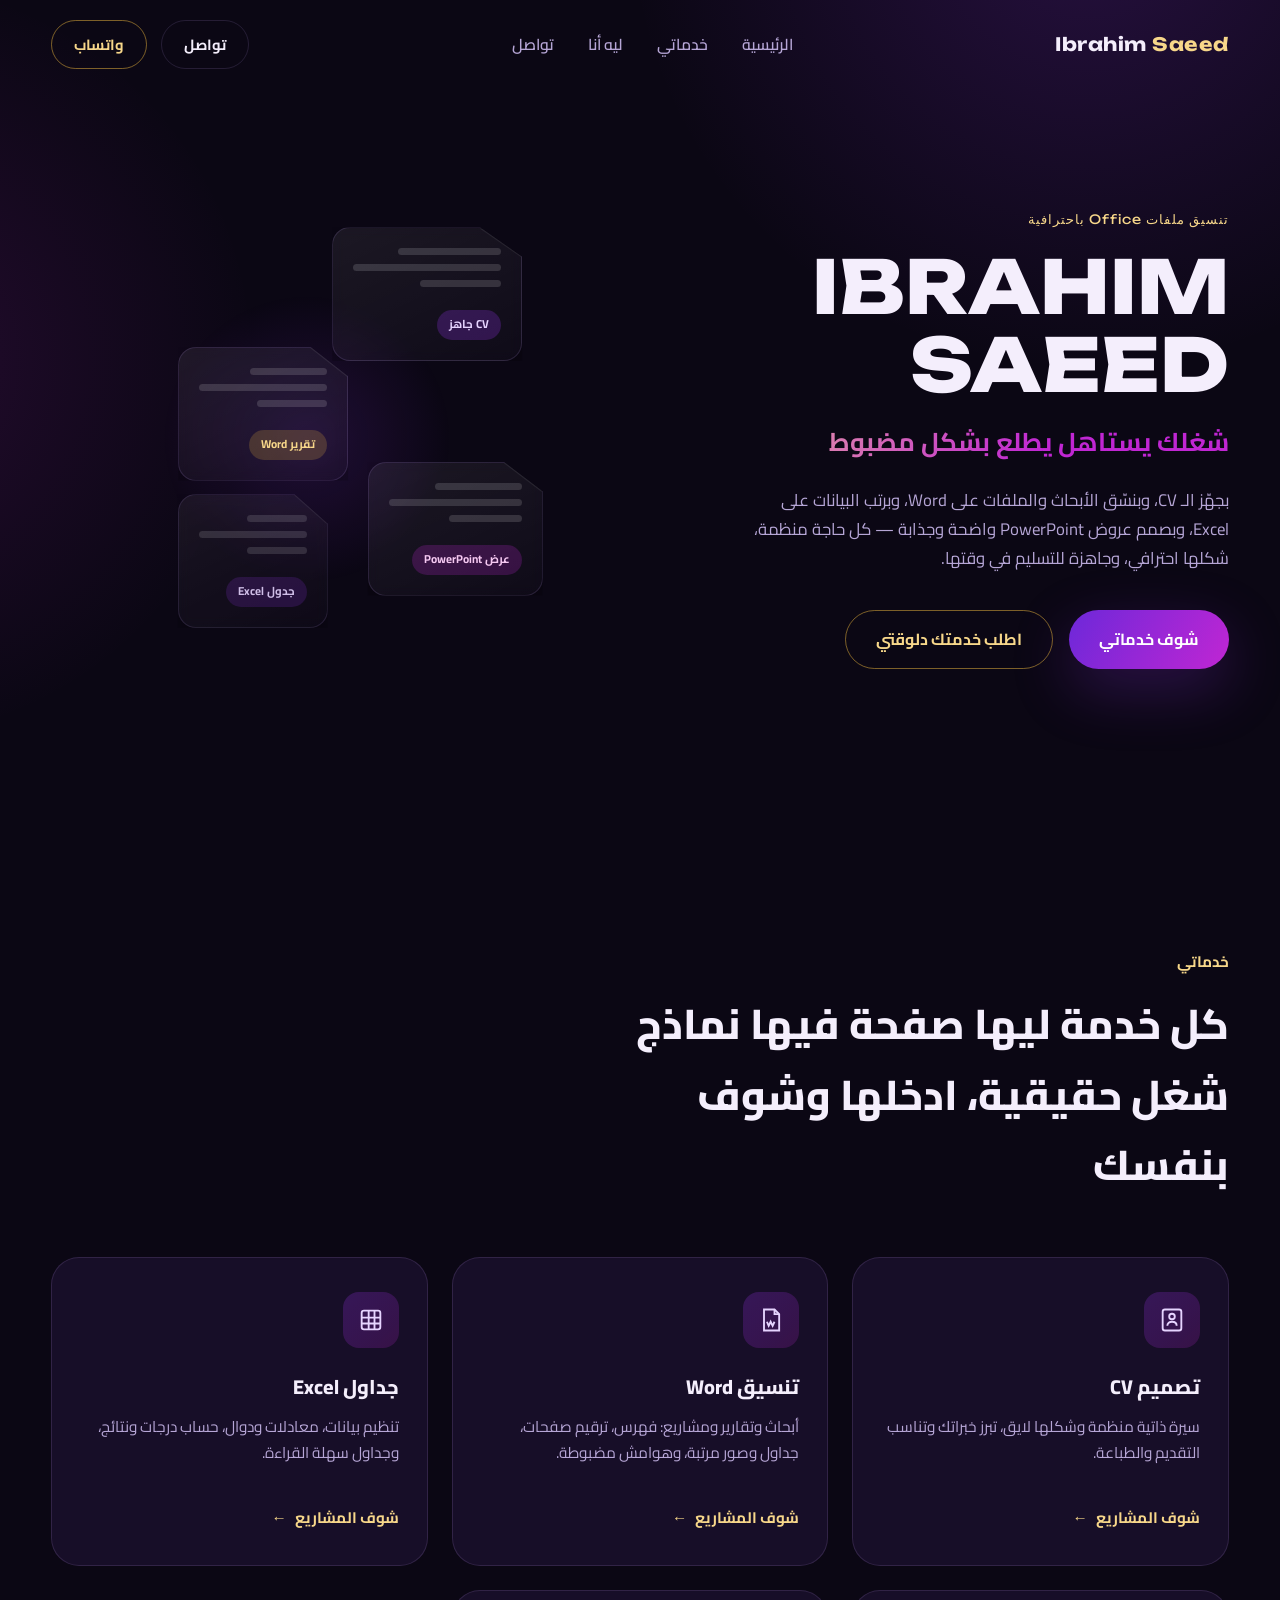
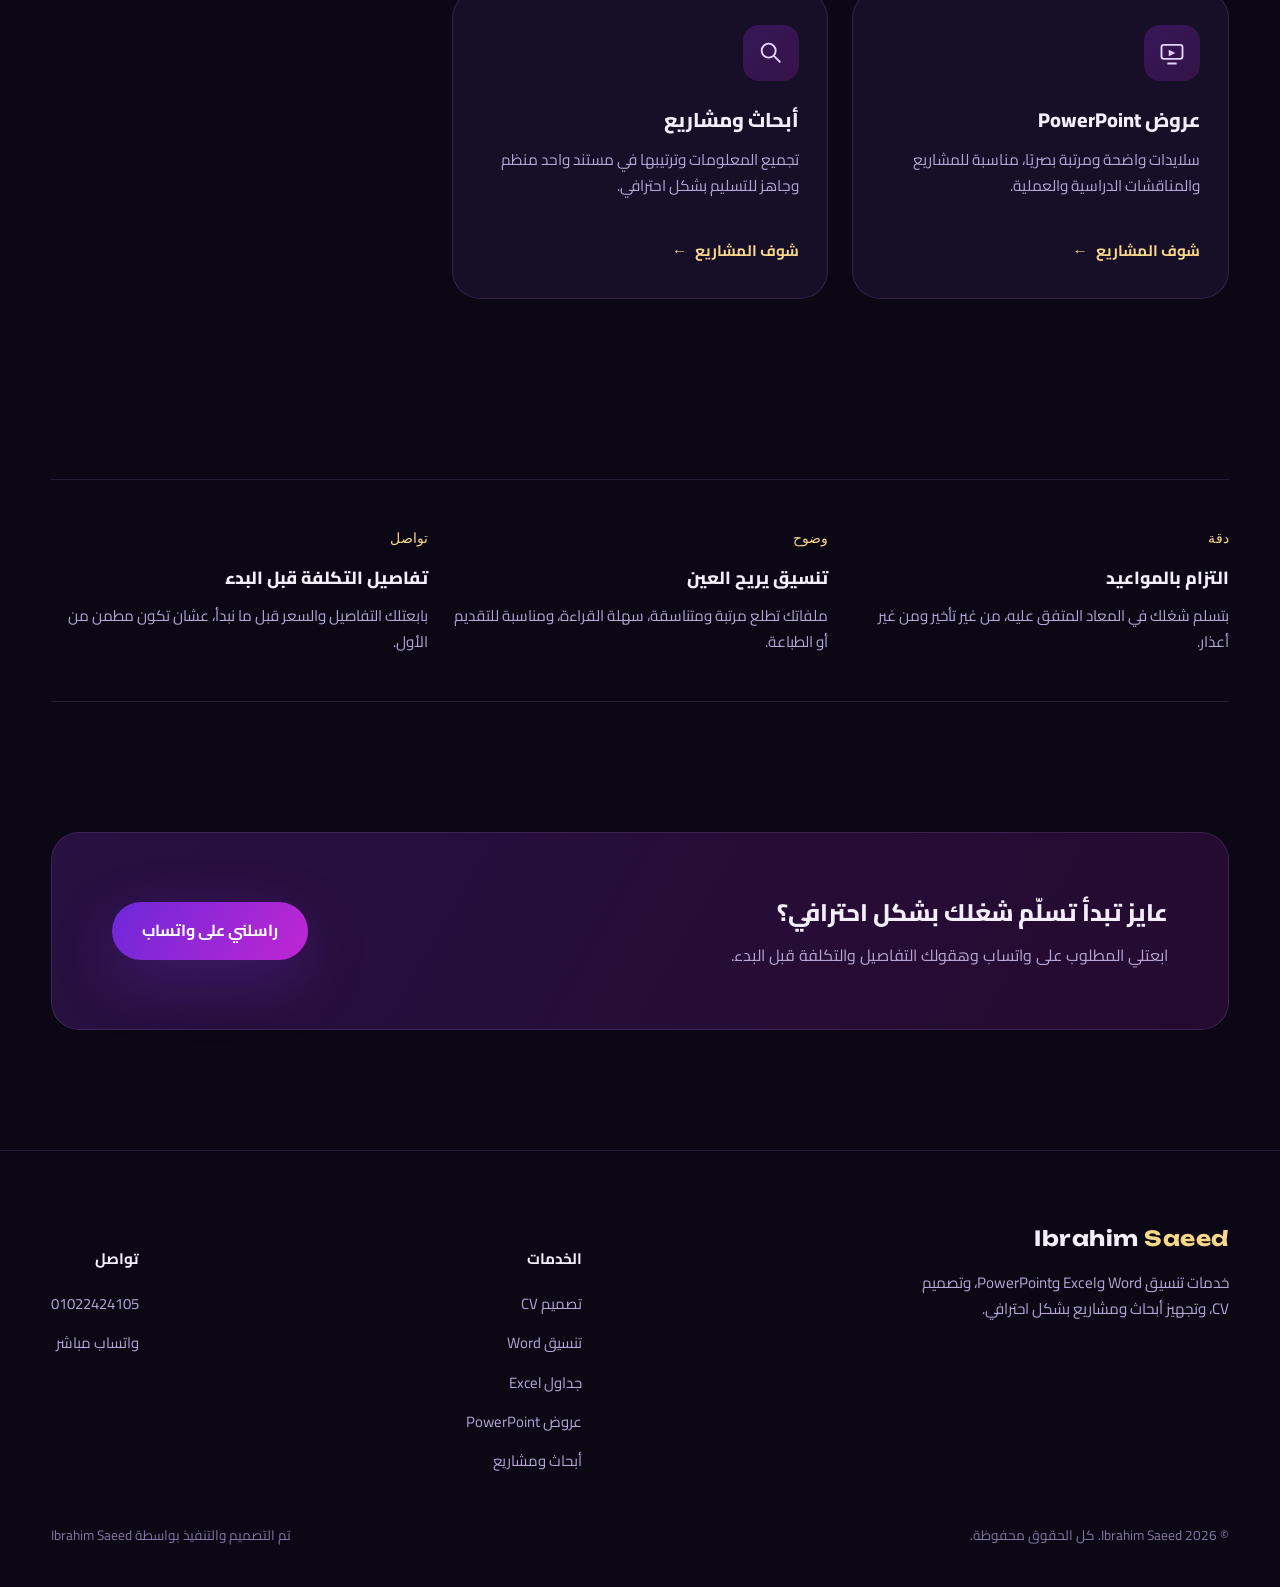
==== index.html @ 367842af "Add files via upload" ====
<!DOCTYPE html>
<html lang="ar" dir="rtl">
<head>
<meta charset="UTF-8">
<meta name="viewport" content="width=device-width, initial-scale=1.0">
<title>Ibrahim Saeed — تنسيق ملفات Office احترافي</title>
<meta name="description" content="تصميم CV، تنسيق Word وExcel وPowerPoint، وتجهيز الأبحاث بشكل احترافي ومنظم.">
<link rel="stylesheet" href="assets/style.css">
</head>
<body>

<nav class="nav">
  <div class="container">
    <a href="index.html" class="brand">Ibrahim <span>Saeed</span></a>
    <ul class="nav-links">
      <li><a href="index.html">الرئيسية</a></li>
      <li><a href="index.html#services">خدماتي</a></li>
      <li><a href="index.html#why">ليه أنا</a></li>
      <li><a href="index.html#contact">تواصل</a></li>
    </ul>
    <div class="nav-cta">
      <a href="index.html#contact" class="btn btn-ghost">تواصل</a>
      <a href="https://wa.me/201022424105" target="_blank" class="btn btn-gold">واتساب</a>
    </div>
    <button class="burger" aria-label="فتح القائمة">
      <span></span><span></span><span></span>
    </button>
  </div>
</nav>

<div class="mobile-panel">
  <a href="index.html">الرئيسية</a>
  <a href="index.html#services">خدماتي</a>
  <a href="index.html#why">ليه أنا</a>
  <a href="index.html#contact">تواصل</a>
  <a href="https://wa.me/201022424105" target="_blank" class="btn btn-gold" style="width:fit-content">تواصل واتساب</a>
</div>

<header class="hero">
  <div class="container hero-grid">
    <div>
      <div class="hero-eyebrow" data-reveal-order="0">تنسيق ملفات Office باحترافية</div>
      <h1 class="hero-name" data-reveal-order="1">
        <span class="ltr">IBRAHIM SAEED</span>
      </h1>
      <div class="hero-role" data-reveal-order="2">شغلك يستاهل يطلع بشكل مضبوط</div>
      <p class="hero-desc" data-reveal-order="3">
        بجهّز الـ CV، وبنسّق الأبحاث والملفات على Word، وبرتب البيانات على Excel،
        وبصمم عروض PowerPoint واضحة وجذابة — كل حاجة منظمة، شكلها احترافي، وجاهزة للتسليم في وقتها.
      </p>
      <div class="hero-actions" data-reveal-order="4">
        <a href="index.html#services" class="btn btn-primary">شوف خدماتي</a>
        <a href="https://wa.me/201022424105" target="_blank" class="btn btn-gold">اطلب خدمتك دلوقتي</a>
      </div>
    </div>

    <div class="doc-stage">
      <div class="cursor-glow"></div>

      <div class="doc-card doc-1">
        <div class="fold"></div>
        <div class="line" style="width:70%"></div>
        <div class="line"></div>
        <div class="line short"></div>
        <span class="badge">CV جاهز</span>
      </div>

      <div class="doc-card doc-2">
        <div class="fold"></div>
        <div class="line" style="width:60%"></div>
        <div class="line"></div>
        <div class="line short"></div>
        <span class="badge">تقرير Word</span>
      </div>

      <div class="doc-card doc-3">
        <div class="fold"></div>
        <div class="line" style="width:65%"></div>
        <div class="line"></div>
        <div class="line short"></div>
        <span class="badge">عرض PowerPoint</span>
      </div>

      <div class="doc-card doc-4">
        <div class="fold"></div>
        <div class="line" style="width:55%"></div>
        <div class="line"></div>
        <div class="line short"></div>
        <span class="badge">جدول Excel</span>
      </div>
    </div>
  </div>
</header>

<section class="services" id="services">
  <div class="container">
    <div class="services-head will-reveal">
      <div>
        <div class="section-tag">خدماتي</div>
        <h2 class="section-heading">كل خدمة ليها صفحة فيها نماذج شغل حقيقية، ادخلها وشوف بنفسك</h2>
      </div>
    </div>

    <div class="services-grid">

      <a href="services/cv.html" class="service-card will-reveal" style="transition-delay:.05s">
        <div class="service-icon">
          <svg viewBox="0 0 24 24" fill="none" stroke="#e6d4ff" stroke-width="1.6"><rect x="4" y="3" width="16" height="18" rx="2"/><circle cx="12" cy="9" r="2.4"/><path d="M8 17c0-2.2 1.8-3.5 4-3.5s4 1.3 4 3.5"/></svg>
        </div>
        <h3>تصميم CV</h3>
        <p>سيرة ذاتية منظمة وشكلها لايق، تبرز خبراتك وتناسب التقديم والطباعة.</p>
        <span class="service-link">شوف المشاريع <span class="arrow">←</span></span>
      </a>

      <a href="services/word.html" class="service-card will-reveal" style="transition-delay:.1s">
        <div class="service-icon">
          <svg viewBox="0 0 24 24" fill="none" stroke="#e6d4ff" stroke-width="1.6"><path d="M6 3h9l4 4v14H6z"/><path d="M15 3v4h4"/><path d="M8.5 13.5 10 17l1.7-3.5L13.4 17l1.6-3.5"/></svg>
        </div>
        <h3>تنسيق Word</h3>
        <p>أبحاث وتقارير ومشاريع: فهرس، ترقيم صفحات، جداول وصور مرتبة، وهوامش مضبوطة.</p>
        <span class="service-link">شوف المشاريع <span class="arrow">←</span></span>
      </a>

      <a href="services/excel.html" class="service-card will-reveal" style="transition-delay:.15s">
        <div class="service-icon">
          <svg viewBox="0 0 24 24" fill="none" stroke="#e6d4ff" stroke-width="1.6"><rect x="4" y="4" width="16" height="16" rx="2"/><path d="M4 10h16M4 15h16M10 4v16M15 4v16"/></svg>
        </div>
        <h3>جداول Excel</h3>
        <p>تنظيم بيانات، معادلات ودوال، حساب درجات ونتائج، وجداول سهلة القراءة.</p>
        <span class="service-link">شوف المشاريع <span class="arrow">←</span></span>
      </a>

      <a href="services/powerpoint.html" class="service-card will-reveal" style="transition-delay:.2s">
        <div class="service-icon">
          <svg viewBox="0 0 24 24" fill="none" stroke="#e6d4ff" stroke-width="1.6"><rect x="3" y="5" width="18" height="12" rx="2"/><path d="M10 10.5v3l3-1.5z"/><path d="M8 21h8"/></svg>
        </div>
        <h3>عروض PowerPoint</h3>
        <p>سلايدات واضحة ومرتبة بصريًا، مناسبة للمشاريع والمناقشات الدراسية والعملية.</p>
        <span class="service-link">شوف المشاريع <span class="arrow">←</span></span>
      </a>

      <a href="services/research.html" class="service-card will-reveal" style="transition-delay:.25s">
        <div class="service-icon">
          <svg viewBox="0 0 24 24" fill="none" stroke="#e6d4ff" stroke-width="1.6"><circle cx="10" cy="10" r="6"/><path d="M14.5 14.5 20 20"/></svg>
        </div>
        <h3>أبحاث ومشاريع</h3>
        <p>تجميع المعلومات وترتيبها في مستند واحد منظم وجاهز للتسليم بشكل احترافي.</p>
        <span class="service-link">شوف المشاريع <span class="arrow">←</span></span>
      </a>

    </div>
  </div>
</section>

<section class="why" id="why">
  <div class="container">
    <div class="why-grid will-reveal">
      <div class="why-item">
        <span class="why-num">دقة</span>
        <h4>التزام بالمواعيد</h4>
        <p>بتسلم شغلك في المعاد المتفق عليه، من غير تأخير ومن غير أعذار.</p>
      </div>
      <div class="why-item">
        <span class="why-num">وضوح</span>
        <h4>تنسيق يريح العين</h4>
        <p>ملفاتك تطلع مرتبة ومتناسقة، سهلة القراءة، ومناسبة للتقديم أو الطباعة.</p>
      </div>
      <div class="why-item">
        <span class="why-num">تواصل</span>
        <h4>تفاصيل التكلفة قبل البدء</h4>
        <p>بابعتلك التفاصيل والسعر قبل ما نبدأ، عشان تكون مطمن من الأول.</p>
      </div>
    </div>
  </div>
</section>

<section id="contact">
  <div class="container">
    <div class="cta-band will-reveal">
      <div>
        <h3>عايز تبدأ تسلّم شغلك بشكل احترافي؟</h3>
        <p>ابعتلي المطلوب على واتساب وهقولك التفاصيل والتكلفة قبل البدء.</p>
      </div>
      <a href="https://wa.me/201022424105" target="_blank" class="btn btn-primary">راسلني على واتساب</a>
    </div>
  </div>
</section>

<footer>
  <div class="container">
    <div class="footer-grid">
      <div class="footer-brand">
        <a href="index.html" class="brand">Ibrahim <span>Saeed</span></a>
        <p>خدمات تنسيق Word وExcel وPowerPoint، وتصميم CV، وتجهيز أبحاث ومشاريع بشكل احترافي.</p>
      </div>
      <div class="footer-col">
        <h5>الخدمات</h5>
        <ul>
          <li><a href="services/cv.html">تصميم CV</a></li>
          <li><a href="services/word.html">تنسيق Word</a></li>
          <li><a href="services/excel.html">جداول Excel</a></li>
          <li><a href="services/powerpoint.html">عروض PowerPoint</a></li>
          <li><a href="services/research.html">أبحاث ومشاريع</a></li>
        </ul>
      </div>
      <div class="footer-col">
        <h5>تواصل</h5>
        <ul>
          <li><a href="tel:01022424105" class="ltr" style="display:inline-block">01022424105</a></li>
          <li><a href="https://wa.me/201022424105" target="_blank">واتساب مباشر</a></li>
        </ul>
      </div>
    </div>
    <div class="footer-bottom">
      <span>© 2026 Ibrahim Saeed. كل الحقوق محفوظة.</span>
      <span>تم التصميم والتنفيذ بواسطة Ibrahim Saeed</span>
    </div>
  </div>
</footer>

<script src="assets/script.js"></script>
</body>
</html>
---- assets/style.css ----
@import url('https://fonts.googleapis.com/css2?family=Cairo:wght@400;500;600;700;800&family=Unbounded:wght@600;700;800;900&display=swap');

:root{
  --bg: #0b0714;
  --bg-soft: #130a22;
  --surface: rgba(36, 20, 58, 0.55);
  --surface-solid: #1b0f30;
  --border: rgba(180, 150, 230, 0.16);

  --violet-1: #6d28d9;
  --violet-2: #9333ea;
  --magenta: #c026d3;
  --gold: #f0b93f;
  --gold-soft: #f7d78a;

  --text-1: #f4eefc;
  --text-2: #b6a6d6;
  --text-3: #8676a3;

  --radius-lg: 28px;
  --radius-md: 18px;
  --radius-sm: 10px;

  --shadow-glow: 0 20px 60px rgba(147, 51, 234, 0.25);
  --shadow-gold: 0 14px 40px rgba(240, 185, 63, 0.18);

  --ease: cubic-bezier(.22,1,.36,1);
}

*,*::before,*::after{ box-sizing: border-box; }

html{ scroll-behavior: smooth; }

body{
  margin:0;
  background: var(--bg);
  color: var(--text-1);
  font-family: 'Cairo', sans-serif;
  direction: rtl;
  overflow-x: hidden;
  line-height: 1.7;
}

body::before{
  content:'';
  position: fixed;
  inset: 0;
  z-index: 0;
  pointer-events: none;
  background:
    radial-gradient(60vw 60vw at 85% -10%, rgba(147,51,234,0.20), transparent 60%),
    radial-gradient(50vw 50vw at -10% 40%, rgba(192,38,212,0.14), transparent 60%),
    var(--bg);
}

img{ max-width: 100%; display:block; }
a{ color: inherit; text-decoration: none; }
ul{ list-style: none; margin:0; padding:0; }
button{ font-family: inherit; cursor:pointer; border:none; background:none; color:inherit; }
h1,h2,h3,h4{ margin:0; }
p{ margin:0; }

.ltr{ direction: ltr; unicode-bidi: isolate; }

.container{
  width: min(1180px, 92%);
  margin-inline: auto;
  position: relative;
  z-index: 1;
}

.section-tag{
  display:inline-block;
  color: var(--gold-soft);
  font-weight: 700;
  font-size: 0.95rem;
  margin-bottom: 14px;
}

.section-heading{
  font-size: clamp(1.8rem, 3.4vw, 2.6rem);
  font-weight: 800;
  color: var(--text-1);
  max-width: 620px;
}

.section-sub{
  color: var(--text-2);
  max-width: 560px;
  margin-top: 12px;
  font-size: 1.02rem;
}

/* ---------- Buttons ---------- */
.btn{
  display:inline-flex;
  align-items:center;
  gap:10px;
  padding: 15px 30px;
  border-radius: 999px;
  font-weight: 700;
  font-size: 1rem;
  transition: transform .35s var(--ease), box-shadow .35s var(--ease), filter .35s var(--ease);
  white-space: nowrap;
}
.btn:active{ transform: scale(.97); }

.btn-primary{
  background: linear-gradient(120deg, var(--violet-1), var(--magenta));
  color: #fff;
  box-shadow: var(--shadow-glow);
}
.btn-primary:hover{ transform: translateY(-3px); filter: brightness(1.1); }

.btn-gold{
  background: transparent;
  color: var(--gold-soft);
  border: 1.5px solid rgba(240,185,63,0.5);
}
.btn-gold:hover{
  background: rgba(240,185,63,0.1);
  border-color: var(--gold);
  transform: translateY(-3px);
  box-shadow: var(--shadow-gold);
}

.btn-ghost{
  color: var(--text-1);
  border: 1.5px solid var(--border);
  padding: 12px 24px;
}
.btn-ghost:hover{ background: rgba(255,255,255,0.05); }

/* ---------- Navbar ---------- */
.nav{
  position: fixed;
  top: 0; inset-inline: 0;
  z-index: 100;
  padding: 20px 0;
  transition: padding .4s var(--ease), background .4s var(--ease), border-color .4s var(--ease);
  border-bottom: 1px solid transparent;
}
.nav.scrolled{
  padding: 12px 0;
  background: rgba(11, 7, 20, 0.75);
  backdrop-filter: blur(16px);
  border-color: var(--border);
}
.nav .container{
  display:flex;
  align-items:center;
  justify-content: space-between;
}
.brand{
  font-family: 'Unbounded', sans-serif;
  font-weight: 700;
  font-size: 1.15rem;
  letter-spacing: .5px;
  color: var(--text-1);
}
.brand span{ color: var(--gold-soft); }

.nav-links{
  display:flex;
  align-items:center;
  gap: 34px;
}
.nav-links a{
  color: var(--text-2);
  font-weight: 600;
  font-size: .98rem;
  position: relative;
  padding: 4px 0;
  transition: color .3s;
}
.nav-links a::after{
  content:'';
  position:absolute;
  right:0; bottom:-2px;
  width:0; height:2px;
  background: linear-gradient(90deg, var(--violet-2), var(--magenta));
  transition: width .3s var(--ease);
}
.nav-links a:hover{ color: var(--text-1); }
.nav-links a:hover::after{ width:100%; }

.nav-cta{ display:flex; align-items:center; gap:14px; }
.nav-cta .btn{ padding: 11px 22px; font-size: .92rem; }

.burger{
  display:none;
  width: 42px; height: 42px;
  border-radius: 12px;
  border: 1px solid var(--border);
  align-items:center; justify-content:center;
  flex-direction: column;
  gap: 5px;
}
.burger span{
  width: 18px; height: 2px;
  background: var(--text-1);
  border-radius: 2px;
  transition: transform .3s, opacity .3s;
}
.burger.open span:nth-child(1){ transform: translateY(7px) rotate(45deg); }
.burger.open span:nth-child(2){ opacity:0; }
.burger.open span:nth-child(3){ transform: translateY(-7px) rotate(-45deg); }

.mobile-panel{
  position: fixed;
  top: 0; inset-inline: 0;
  background: var(--surface-solid);
  padding: 100px 8% 40px;
  transform: translateY(-110%);
  transition: transform .45s var(--ease);
  z-index: 90;
  display:flex;
  flex-direction: column;
  gap: 26px;
  border-bottom: 1px solid var(--border);
}
.mobile-panel.open{ transform: translateY(0); }
.mobile-panel a{
  font-size: 1.2rem;
  font-weight: 700;
  color: var(--text-1);
}

/* ---------- Hero ---------- */
.hero{
  position: relative;
  padding: 170px 0 120px;
  min-height: 92vh;
  display:flex;
  align-items:center;
}
.hero-grid{
  display:grid;
  grid-template-columns: 1.1fr 0.9fr;
  gap: 40px;
  align-items:center;
}
.hero-eyebrow{
  font-family: 'Unbounded', sans-serif;
  font-size: .8rem;
  color: var(--gold-soft);
  letter-spacing: 1px;
  margin-bottom: 18px;
  opacity:0;
}
.hero-name{
  font-family: 'Unbounded', sans-serif;
  font-weight: 800;
  font-size: clamp(2.6rem, 6vw, 4.6rem);
  line-height: 1.05;
  color: var(--text-1);
  opacity:0;
}
.hero-role{
  font-size: clamp(1.2rem, 2.2vw, 1.6rem);
  font-weight: 700;
  margin-top: 18px;
  background: linear-gradient(120deg, var(--gold-soft), var(--magenta) 70%);
  -webkit-background-clip: text;
  background-clip: text;
  color: transparent;
  opacity:0;
}
.hero-desc{
  margin-top: 22px;
  color: var(--text-2);
  max-width: 480px;
  font-size: 1.05rem;
  opacity:0;
}
.hero-actions{
  margin-top: 38px;
  display:flex;
  gap: 16px;
  flex-wrap: wrap;
  opacity:0;
}

.reveal{ animation: revealUp .9s var(--ease) forwards; }

@keyframes revealUp{
  from{ opacity:0; transform: translateY(24px); }
  to{ opacity:1; transform: translateY(0); }
}

/* floating document cluster */
.doc-stage{
  position: relative;
  height: 460px;
}
.doc-card{
  position: absolute;
  width: 190px;
  padding: 20px;
  border-radius: var(--radius-md);
  background: linear-gradient(155deg, rgba(255,255,255,0.07), rgba(255,255,255,0.02));
  border: 1px solid var(--border);
  backdrop-filter: blur(6px);
  box-shadow: 0 30px 60px rgba(0,0,0,0.35);
  clip-path: polygon(0 0, 78% 0, 100% 22%, 100% 100%, 0 100%);
  animation: float 7s ease-in-out infinite;
}
.doc-card .fold{
  position:absolute; top:0; right:0;
  width: 22%; height: 22%;
  background: rgba(255,255,255,0.08);
  clip-path: polygon(0 0, 100% 0, 100% 100%);
}
.doc-card .line{
  height: 7px;
  border-radius: 4px;
  background: rgba(255,255,255,0.14);
  margin-bottom: 9px;
}
.doc-card .line.short{ width: 55%; }
.doc-card .badge{
  margin-top: 14px;
  display:inline-block;
  font-size: .72rem;
  font-weight: 700;
  padding: 5px 12px;
  border-radius: 999px;
}

.doc-1{ top: 4%; right: 8%; z-index:3; animation-delay: 0s; }
.doc-1 .badge{ background: rgba(147,51,234,0.25); color:#e6d4ff; }
.doc-2{ top: 30%; right: 42%; width: 170px; z-index:2; animation-delay: 1.4s; }
.doc-2 .badge{ background: rgba(240,185,63,0.2); color: var(--gold-soft); }
.doc-3{ top: 55%; right: 4%; width: 175px; z-index:1; animation-delay: 2.6s; }
.doc-3 .badge{ background: rgba(192,38,212,0.22); color:#f6c9f2; }
.doc-4{ top: 62%; right: 46%; width: 150px; z-index:2; animation-delay: 3.6s; opacity:.9; }
.doc-4 .badge{ background: rgba(147,51,234,0.2); color:#e6d4ff; }

@keyframes float{
  0%, 100%{ transform: translateY(0) rotate(var(--rot, -4deg)); }
  50%{ transform: translateY(-16px) rotate(calc(var(--rot, -4deg) * -1)); }
}
.doc-1{ --rot: -6deg; }
.doc-2{ --rot: 4deg; }
.doc-3{ --rot: -3deg; }
.doc-4{ --rot: 5deg; }

.cursor-glow{
  position: absolute;
  inset:0;
  border-radius: inherit;
  background: radial-gradient(240px circle at var(--x,50%) var(--y,50%), rgba(147,51,234,0.16), transparent 60%);
  pointer-events:none;
}

/* ---------- Services ---------- */
.services{ padding: 120px 0; }
.services-head{
  display:flex;
  justify-content: space-between;
  align-items:flex-end;
  flex-wrap: wrap;
  gap: 20px;
  margin-bottom: 56px;
}

.services-grid{
  display:grid;
  grid-template-columns: repeat(3, 1fr);
  gap: 24px;
}
.service-card{
  position: relative;
  padding: 34px 28px;
  border-radius: var(--radius-lg);
  background: var(--surface);
  border: 1px solid var(--border);
  overflow:hidden;
  transition: transform .1s linear, border-color .35s var(--ease);
  transform-style: preserve-3d;
}
.service-card:hover{ border-color: rgba(147,51,234,0.5); }
.service-card::before{
  content:'';
  position:absolute; inset:0;
  background: radial-gradient(220px circle at var(--mx,50%) var(--my,50%), rgba(147,51,234,0.22), transparent 65%);
  opacity:0;
  transition: opacity .4s;
  pointer-events:none;
}
.service-card:hover::before{ opacity:1; }

.service-icon{
  width: 56px; height:56px;
  border-radius: 16px;
  display:flex; align-items:center; justify-content:center;
  background: linear-gradient(135deg, rgba(147,51,234,0.25), rgba(192,38,212,0.18));
  margin-bottom: 22px;
}
.service-icon svg{ width: 28px; height:28px; }

.service-card h3{
  font-size: 1.25rem;
  font-weight: 800;
  margin-bottom: 10px;
}
.service-card p{
  color: var(--text-2);
  font-size: .96rem;
  margin-bottom: 24px;
  min-height: 66px;
}
.service-link{
  display:inline-flex;
  align-items:center;
  gap:8px;
  font-weight: 700;
  color: var(--gold-soft);
  font-size: .95rem;
}
.service-link .arrow{
  transition: transform .3s var(--ease);
  display:inline-block;
}
.service-card:hover .service-link .arrow{ transform: translateX(-5px); }

/* ---------- Why ---------- */
.why{ padding: 60px 0 130px; }
.why-grid{
  display:grid;
  grid-template-columns: repeat(3,1fr);
  gap: 24px;
  border-top: 1px solid var(--border);
  border-bottom: 1px solid var(--border);
  padding: 46px 0;
}
.why-item h4{
  font-size: 1.1rem;
  font-weight: 800;
  margin-bottom: 10px;
  color: var(--text-1);
}
.why-item p{ color: var(--text-2); font-size: .95rem; }
.why-num{
  font-family:'Unbounded',sans-serif;
  color: var(--gold-soft);
  font-size: .85rem;
  margin-bottom: 14px;
  display:block;
}

/* ---------- Service page hero ---------- */
.svc-hero{
  padding: 160px 0 80px;
  position: relative;
}
.svc-back{
  display:inline-flex;
  align-items:center;
  gap:8px;
  color: var(--text-2);
  font-weight: 700;
  margin-bottom: 26px;
  transition: color .3s, gap .3s;
}
.svc-back:hover{ color: var(--text-1); gap: 12px; }
.svc-hero-top{
  display:flex;
  align-items:center;
  gap: 22px;
  margin-bottom: 22px;
}
.svc-hero-icon{
  width: 64px; height:64px;
  border-radius: 18px;
  display:flex; align-items:center; justify-content:center;
  background: linear-gradient(135deg, rgba(147,51,234,0.3), rgba(192,38,212,0.2));
}
.svc-hero-icon svg{ width:32px; height:32px; }
.svc-hero h1{
  font-size: clamp(2rem, 4vw, 3rem);
  font-weight: 800;
}
.svc-hero p{
  max-width: 620px;
  color: var(--text-2);
  font-size: 1.05rem;
}

/* ---------- Projects grid ---------- */
.projects{ padding: 40px 0 120px; }
.projects-grid{
  display:grid;
  grid-template-columns: repeat(2, 1fr);
  gap: 26px;
}
.project-card{
  border-radius: var(--radius-lg);
  overflow:hidden;
  background: var(--surface);
  border: 1px solid var(--border);
  transition: transform .1s linear, box-shadow .4s var(--ease);
}
.project-card:hover{ box-shadow: 0 30px 60px rgba(147,51,234,0.2); }
.project-media{
  aspect-ratio: 16/10;
  position: relative;
  background: linear-gradient(150deg, rgba(147,51,234,0.18), rgba(192,38,212,0.1));
  cursor: pointer;
}
.project-media img, .project-media video{
  width:100%; height:100%; object-fit: cover;
}
.media-placeholder{
  position:absolute; inset:0;
  display:flex; flex-direction:column;
  align-items:center; justify-content:center;
  gap: 12px;
  color: var(--text-3);
}
.media-placeholder svg{ width:38px; height:38px; opacity:.7; }
.media-placeholder span{ font-size: .88rem; font-weight:600; }

.project-info{ padding: 22px 24px 26px; }
.project-info h3{ font-size: 1.1rem; font-weight: 800; margin-bottom: 8px; }
.project-info p{ color: var(--text-2); font-size: .92rem; }

/* lightbox */
.lightbox{
  position: fixed; inset:0;
  background: rgba(6,3,12,0.9);
  backdrop-filter: blur(6px);
  display:flex; align-items:center; justify-content:center;
  z-index: 200;
  opacity:0; pointer-events:none;
  transition: opacity .3s;
  padding: 30px;
}
.lightbox.open{ opacity:1; pointer-events:auto; }
.lightbox-inner{
  max-width: 900px; width:100%;
  border-radius: var(--radius-lg);
  overflow:hidden;
  background: var(--surface-solid);
  border: 1px solid var(--border);
}
.lightbox-inner .project-media{ aspect-ratio: 16/9; }
.lightbox-close{
  position:absolute; top: 24px; left:24px;
  width: 44px; height:44px;
  border-radius: 50%;
  background: var(--surface-solid);
  border: 1px solid var(--border);
  display:flex; align-items:center; justify-content:center;
  font-size: 1.3rem;
}

/* ---------- CTA band ---------- */
.cta-band{
  margin: 0 0 120px;
  padding: 60px;
  border-radius: var(--radius-lg);
  background: linear-gradient(120deg, rgba(147,51,234,0.22), rgba(192,38,212,0.14));
  border: 1px solid var(--border);
  display:flex;
  align-items:center;
  justify-content: space-between;
  gap: 30px;
  flex-wrap: wrap;
}
.cta-band h3{ font-size: 1.5rem; font-weight:800; max-width: 480px; }
.cta-band p{ color: var(--text-2); margin-top: 8px; }

/* ---------- Footer ---------- */
footer{
  position: relative;
  padding: 70px 0 40px;
  border-top: 1px solid var(--border);
}
.footer-grid{
  display:flex;
  justify-content: space-between;
  flex-wrap: wrap;
  gap: 40px;
  margin-bottom: 50px;
}
.footer-brand .brand{ font-size: 1.3rem; margin-bottom: 14px; display:block; }
.footer-brand p{ color: var(--text-2); max-width: 320px; font-size: .95rem; }
.footer-col h5{ font-size: .95rem; margin-bottom: 18px; color: var(--text-1); }
.footer-col ul{ display:flex; flex-direction:column; gap: 12px; }
.footer-col a{ color: var(--text-2); font-size: .93rem; transition: color .3s; }
.footer-col a:hover{ color: var(--gold-soft); }
.footer-bottom{
  display:flex; justify-content:space-between;
  color: var(--text-3);
  font-size: .85rem;
  flex-wrap: wrap;
  gap: 10px;
}

/* ---------- Scroll reveal (single, purposeful) ---------- */
.will-reveal{ opacity:0; transform: translateY(28px); transition: opacity .8s var(--ease), transform .8s var(--ease); }
.will-reveal.in{ opacity:1; transform: translateY(0); }

/* ---------- Responsive ---------- */
@media (max-width: 980px){
  .hero-grid{ grid-template-columns: 1fr; }
  .doc-stage{ height: 320px; margin-top: 20px; }
  .services-grid{ grid-template-columns: repeat(2,1fr); }
  .why-grid{ grid-template-columns: 1fr 1fr; }
  .projects-grid{ grid-template-columns: 1fr; }
}
@media (max-width: 760px){
  .nav-links, .nav-cta .btn-ghost{ display:none; }
  .burger{ display:flex; }
  .services-grid{ grid-template-columns: 1fr; }
  .why-grid{ grid-template-columns: 1fr; }
  .cta-band{ padding: 36px 26px; flex-direction: column; align-items:flex-start; }
  .footer-grid{ flex-direction: column; }
  .hero{ padding: 140px 0 80px; }
}

@media (prefers-reduced-motion: reduce){
  *{ animation-duration: .001s !important; transition-duration: .001s !important; }
}
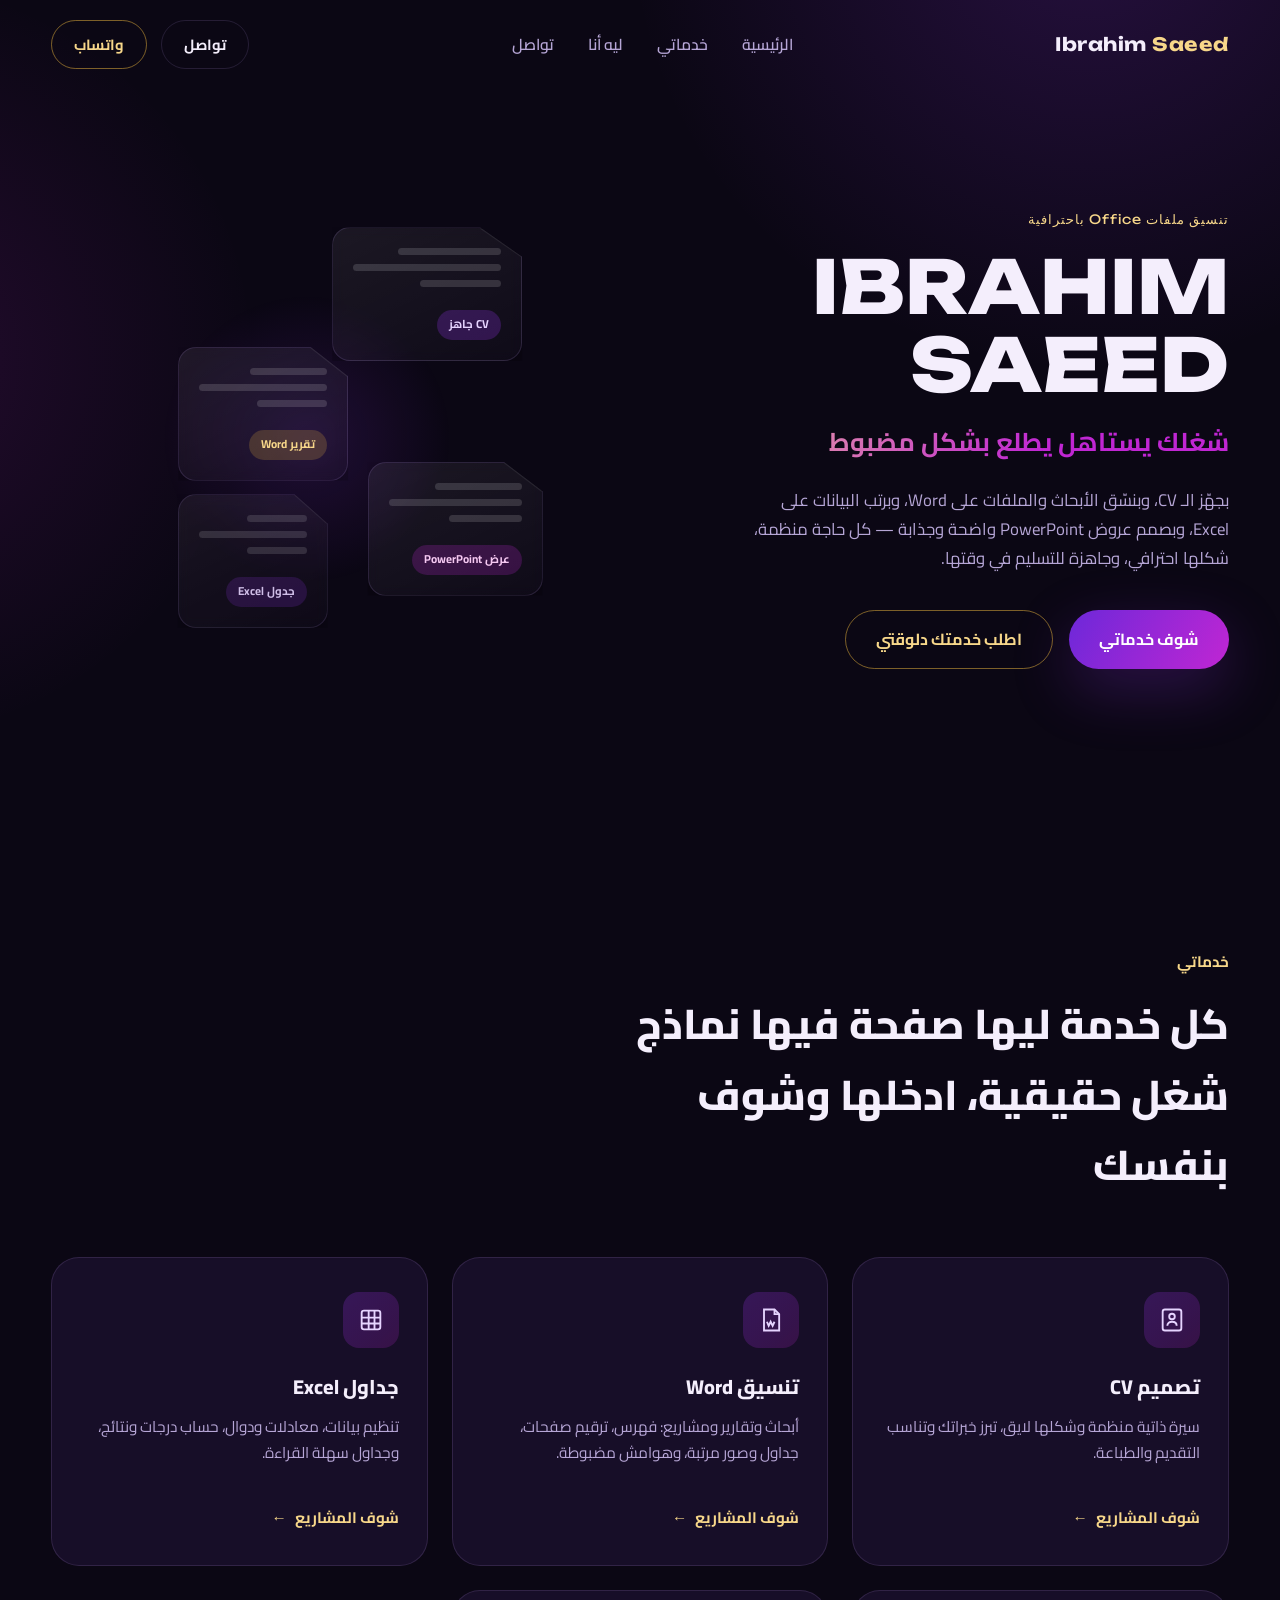
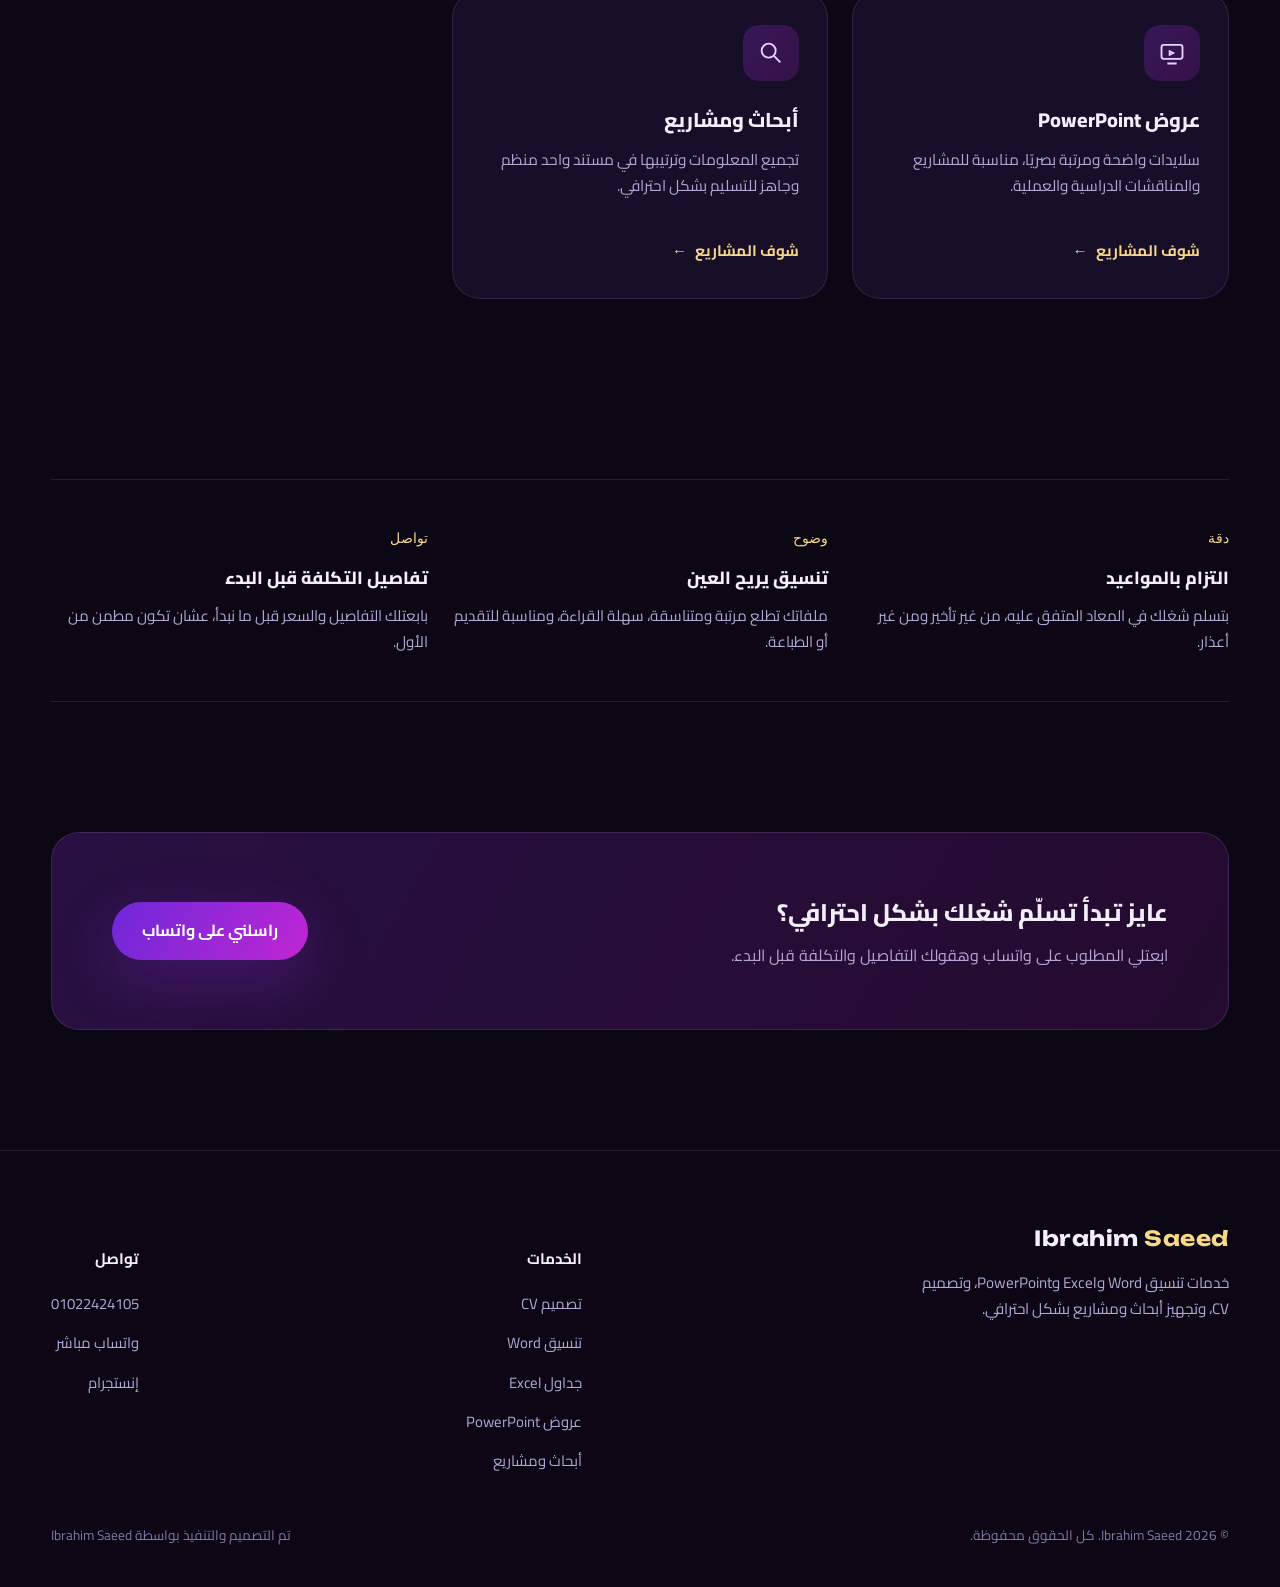
==== commit 401928a1: "Enhance hero section with animations and links Updated hero section with reveal animations and added" ====
--- a/index.html
+++ b/index.html
@@ -39,16 +39,16 @@
 <header class="hero">
   <div class="container hero-grid">
     <div>
-      <div class="hero-eyebrow" data-reveal-order="0">تنسيق ملفات Office باحترافية</div>
-      <h1 class="hero-name" data-reveal-order="1">
+      <div class="hero-eyebrow reveal" style="animation-delay:0s">تنسيق ملفات Office باحترافية</div>
+      <h1 class="hero-name reveal" style="animation-delay:.12s">
         <span class="ltr">IBRAHIM SAEED</span>
       </h1>
-      <div class="hero-role" data-reveal-order="2">شغلك يستاهل يطلع بشكل مضبوط</div>
-      <p class="hero-desc" data-reveal-order="3">
+      <div class="hero-role reveal" style="animation-delay:.24s">شغلك يستاهل يطلع بشكل مضبوط</div>
+      <p class="hero-desc reveal" style="animation-delay:.36s">
         بجهّز الـ CV، وبنسّق الأبحاث والملفات على Word، وبرتب البيانات على Excel،
         وبصمم عروض PowerPoint واضحة وجذابة — كل حاجة منظمة، شكلها احترافي، وجاهزة للتسليم في وقتها.
       </p>
-      <div class="hero-actions" data-reveal-order="4">
+      <div class="hero-actions reveal" style="animation-delay:.48s">
         <a href="index.html#services" class="btn btn-primary">شوف خدماتي</a>
         <a href="https://wa.me/201022424105" target="_blank" class="btn btn-gold">اطلب خدمتك دلوقتي</a>
       </div>
@@ -208,6 +208,7 @@
         <ul>
           <li><a href="tel:01022424105" class="ltr" style="display:inline-block">01022424105</a></li>
           <li><a href="https://wa.me/201022424105" target="_blank">واتساب مباشر</a></li>
+          <li><a href="https://www.instagram.com/_ibrahimoffice/" target="_blank">إنستجرام</a></li>
         </ul>
       </div>
     </div>
@@ -218,6 +219,6 @@
   </div>
 </footer>
 
-<script src="assets/script.js"></script>
+<script src="assets/script.js?v=2"></script>
 </body>
 </html>
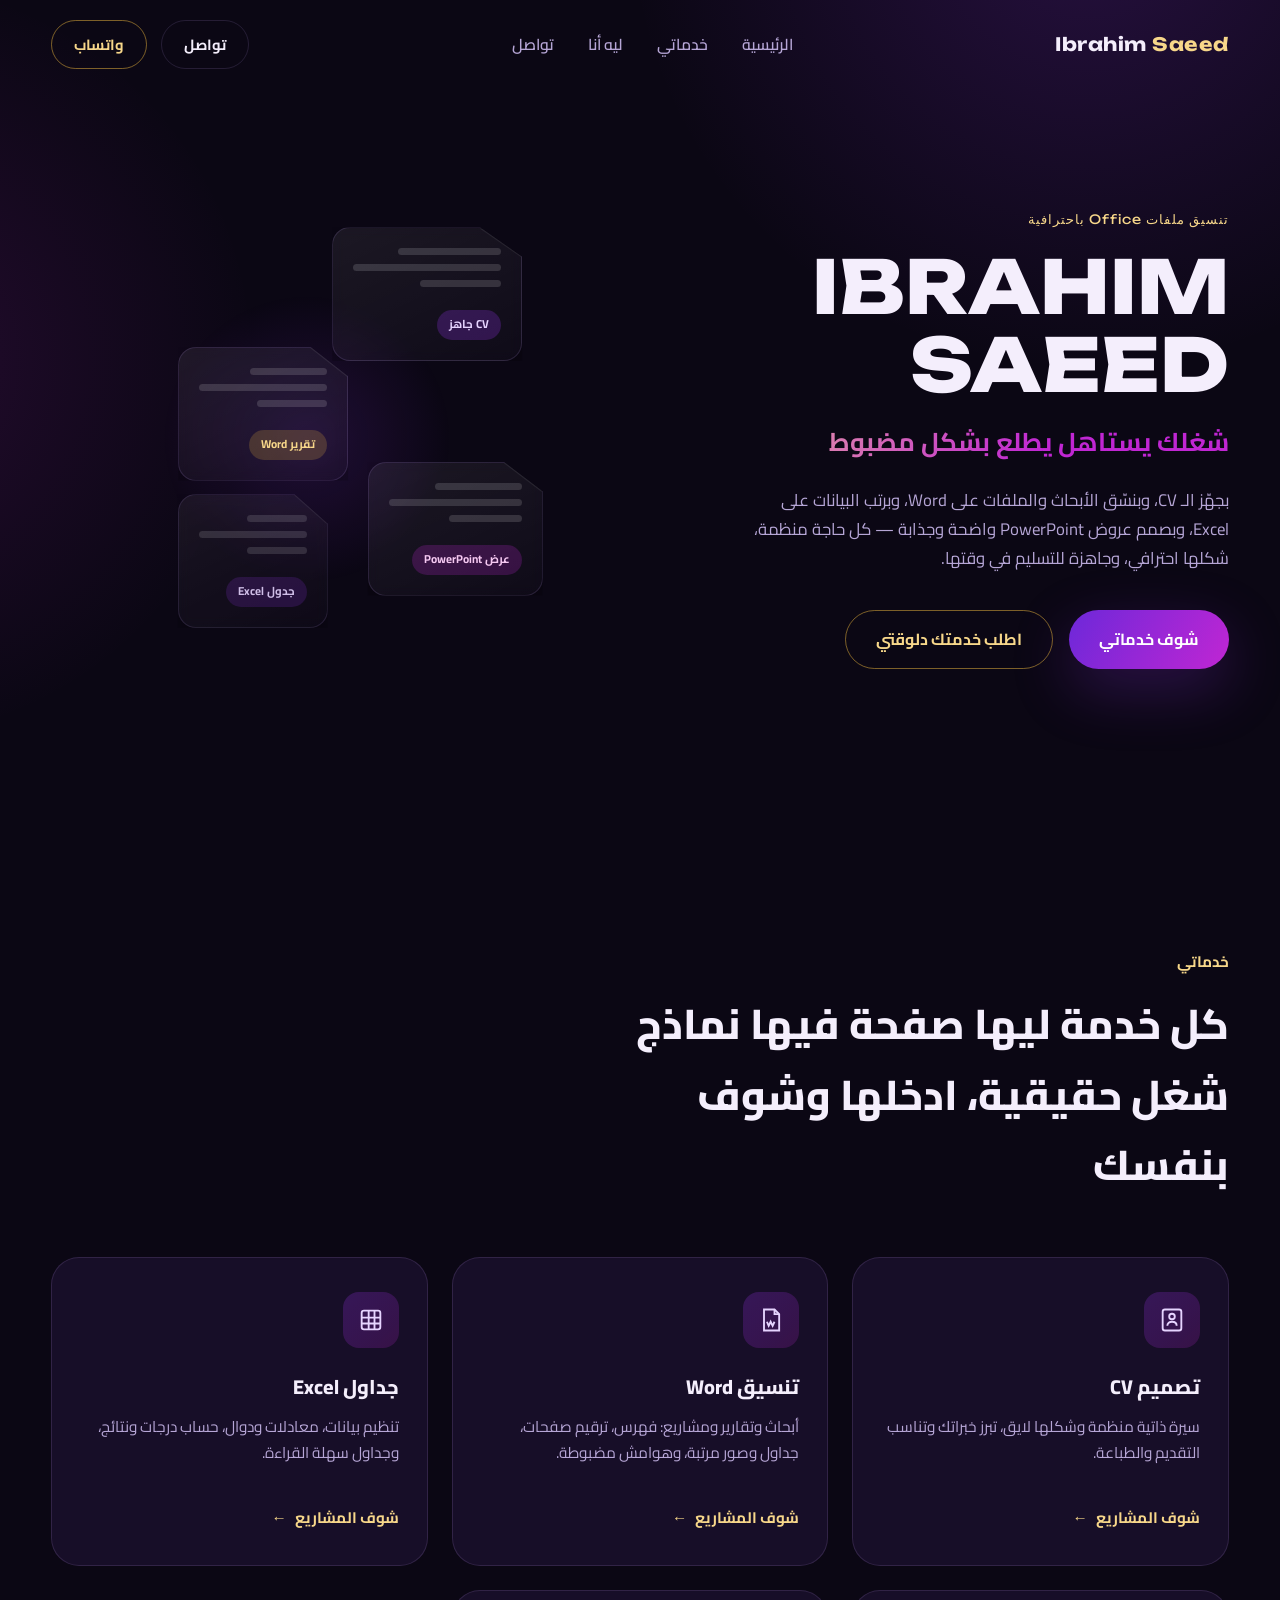
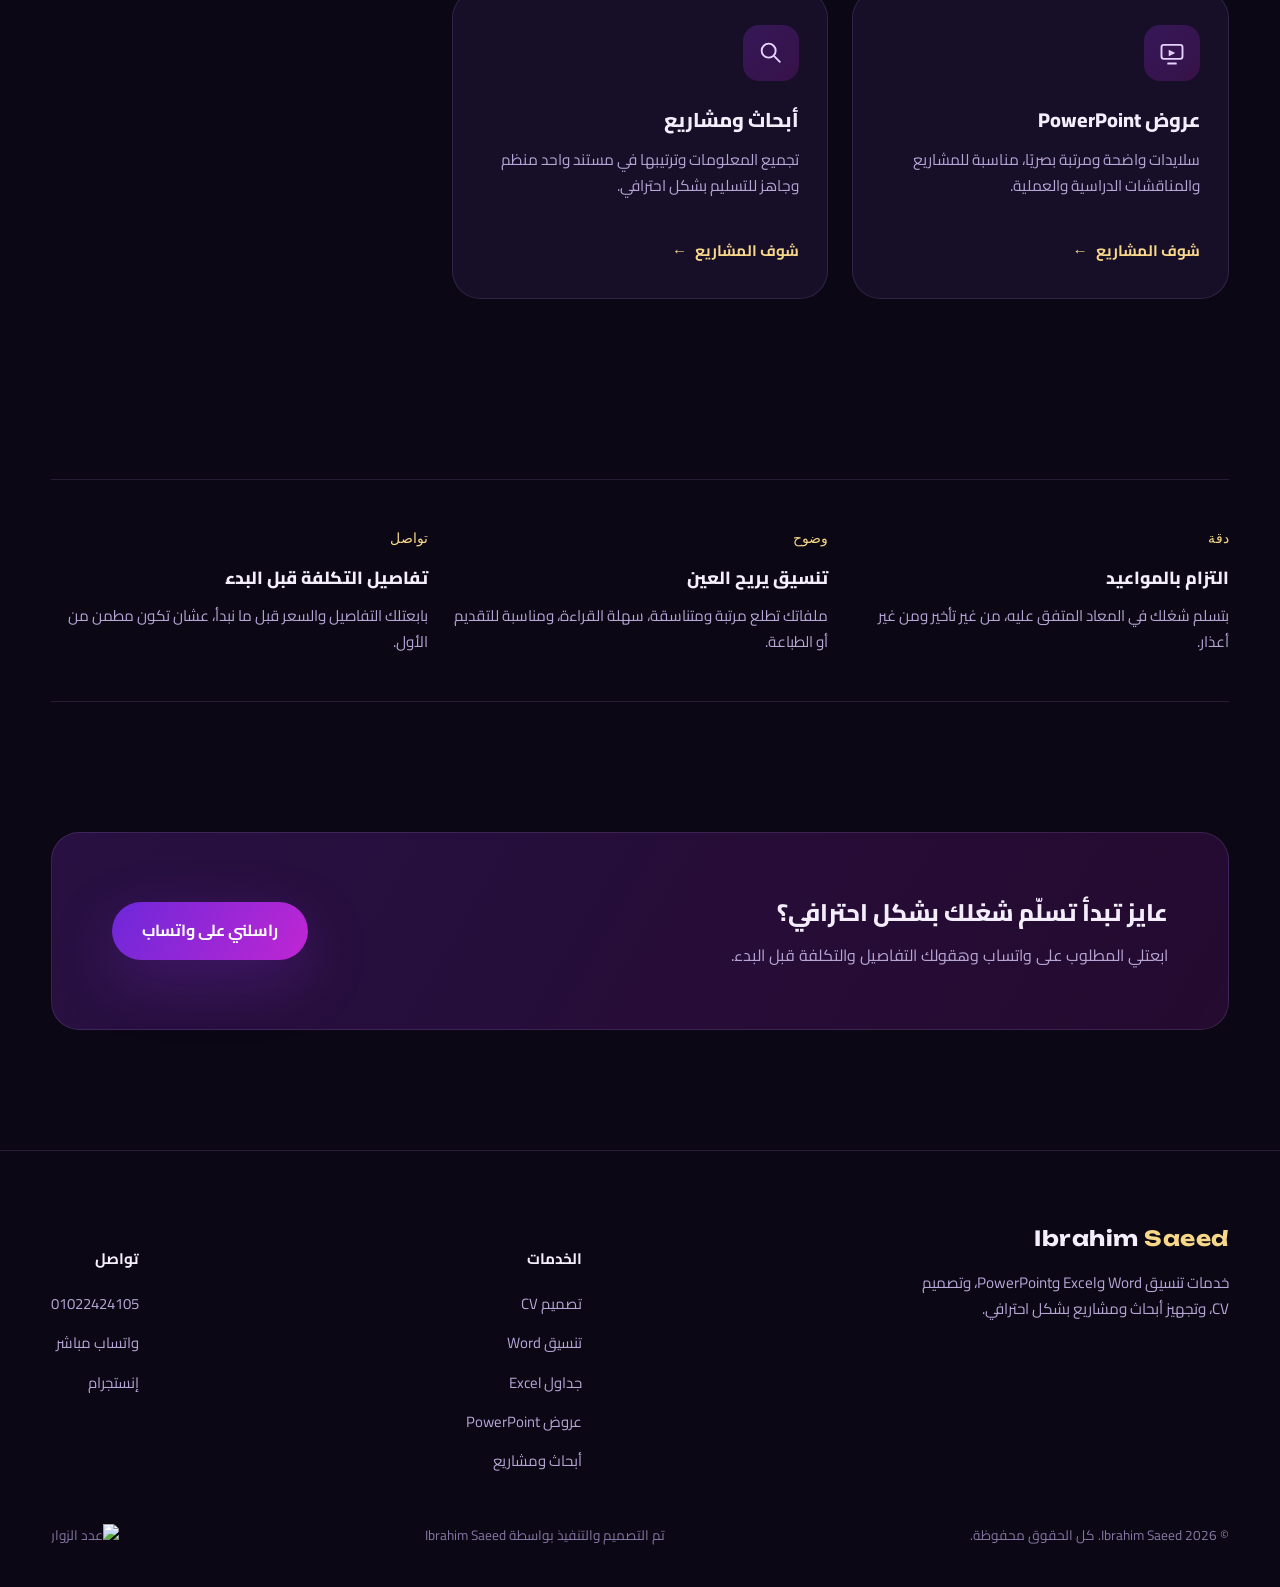
==== commit f20fdd08: "Add visitor badge link to footer Added a visitor badge link to the footer for tracking visitors." ====
--- a/index.html
+++ b/index.html
@@ -215,6 +215,9 @@
     <div class="footer-bottom">
       <span>© 2026 Ibrahim Saeed. كل الحقوق محفوظة.</span>
       <span>تم التصميم والتنفيذ بواسطة Ibrahim Saeed</span>
+      <a href="https://visitorbadge.io/status?path=https%3A%2F%2Fibrahimsaeed11.github.io%2F-ibrahim-portfolio%2F" target="_blank" style="display:inline-block;">
+        <img src="https://api.visitorbadge.io/api/visitors?path=ibrahimsaeed11.github.io%2Fibrahim-portfolio&label=عدد%20الزوار&countColor=%23f0b93f&style=flat" alt="عدد الزوار" style="border-radius:6px; height:22px;">
+      </a>
     </div>
   </div>
 </footer>
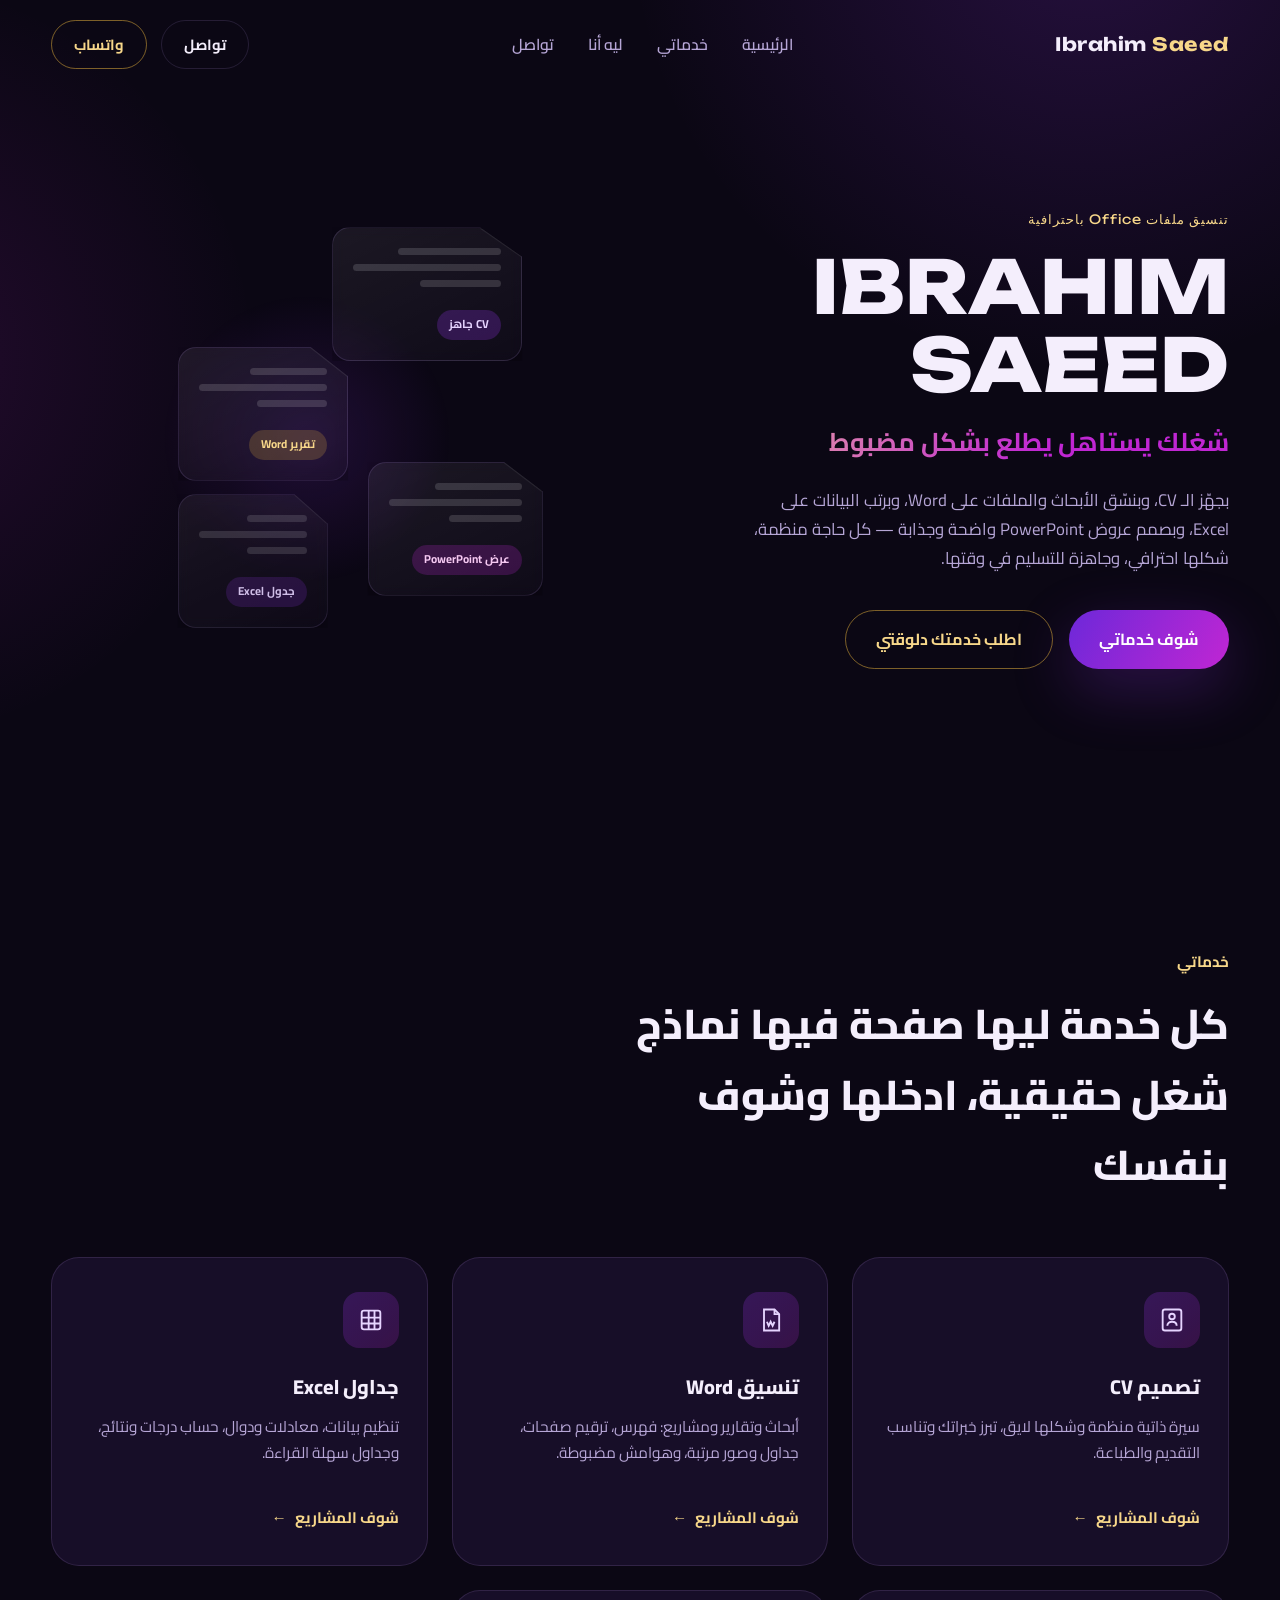
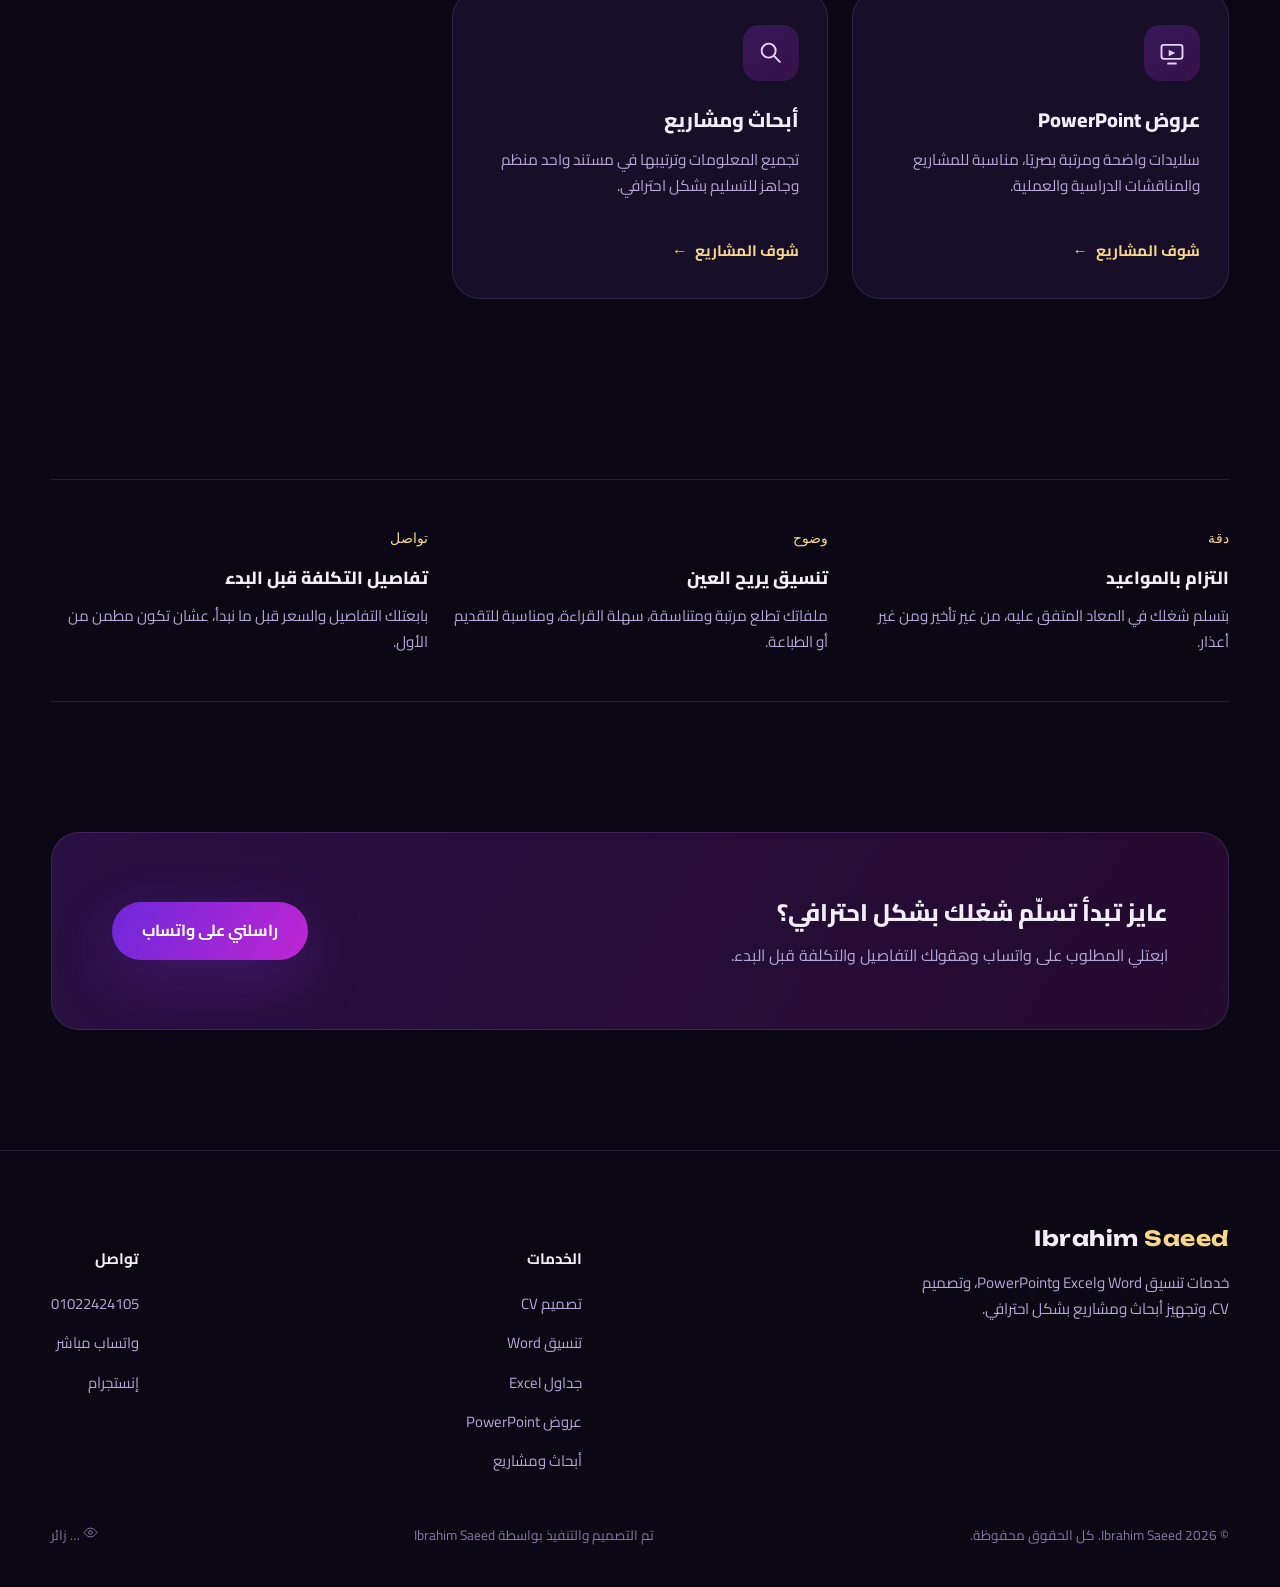
==== commit 009e8da5: "Replace visitor badge with visitor counter" ====
--- a/index.html
+++ b/index.html
@@ -215,9 +215,11 @@
     <div class="footer-bottom">
       <span>© 2026 Ibrahim Saeed. كل الحقوق محفوظة.</span>
       <span>تم التصميم والتنفيذ بواسطة Ibrahim Saeed</span>
-      <a href="https://visitorbadge.io/status?path=https%3A%2F%2Fibrahimsaeed11.github.io%2F-ibrahim-portfolio%2F" target="_blank" style="display:inline-block;">
-        <img src="https://api.visitorbadge.io/api/visitors?path=ibrahimsaeed11.github.io%2Fibrahim-portfolio&label=عدد%20الزوار&countColor=%23f0b93f&style=flat" alt="عدد الزوار" style="border-radius:6px; height:22px;">
-      </a>
+      <div class="visitor-counter">
+        <svg viewBox="0 0 24 24" fill="none" stroke="currentColor" stroke-width="1.6" width="15" height="15"><path d="M2 12s3.5-7 10-7 10 7 10 7-3.5 7-10 7-10-7-10-7Z"/><circle cx="12" cy="12" r="3"/></svg>
+        <span id="visitor-count">…</span>
+        <span class="visitor-label">زائر</span>
+      </div>
     </div>
   </div>
 </footer>
